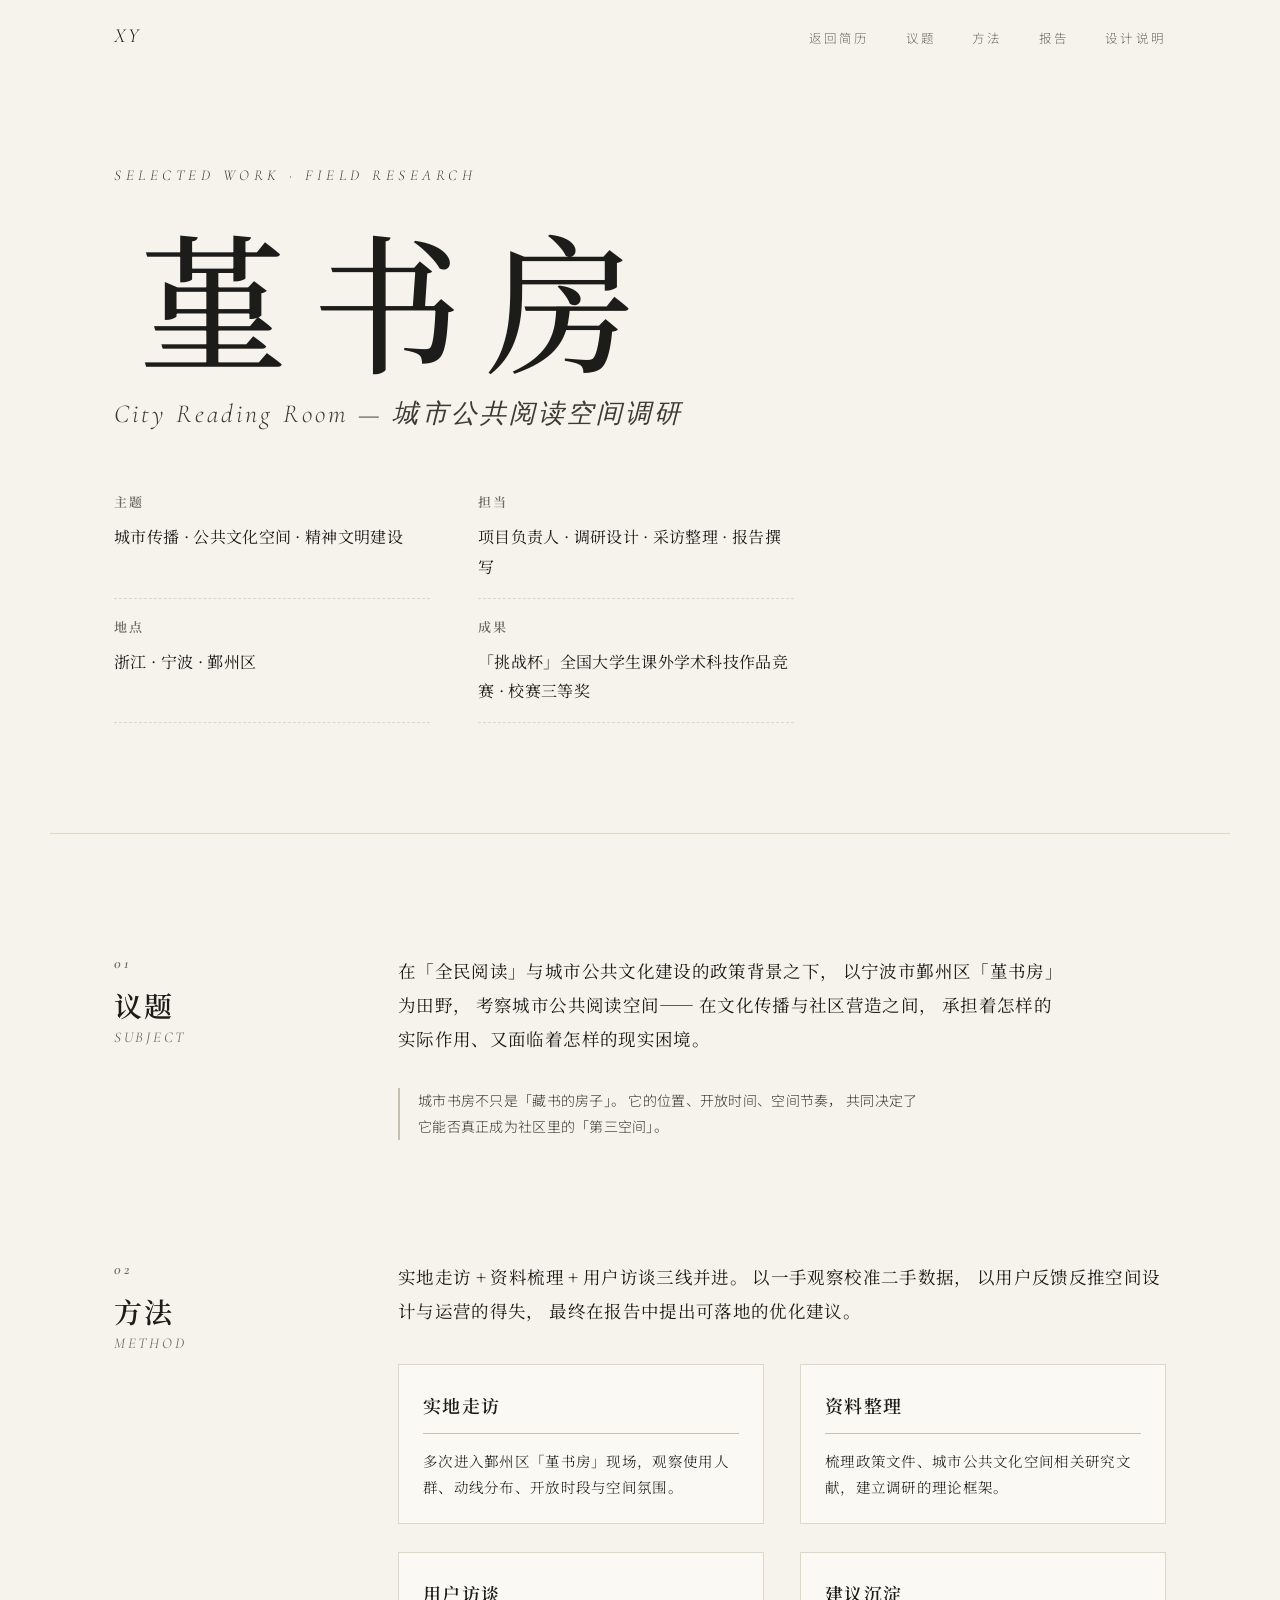
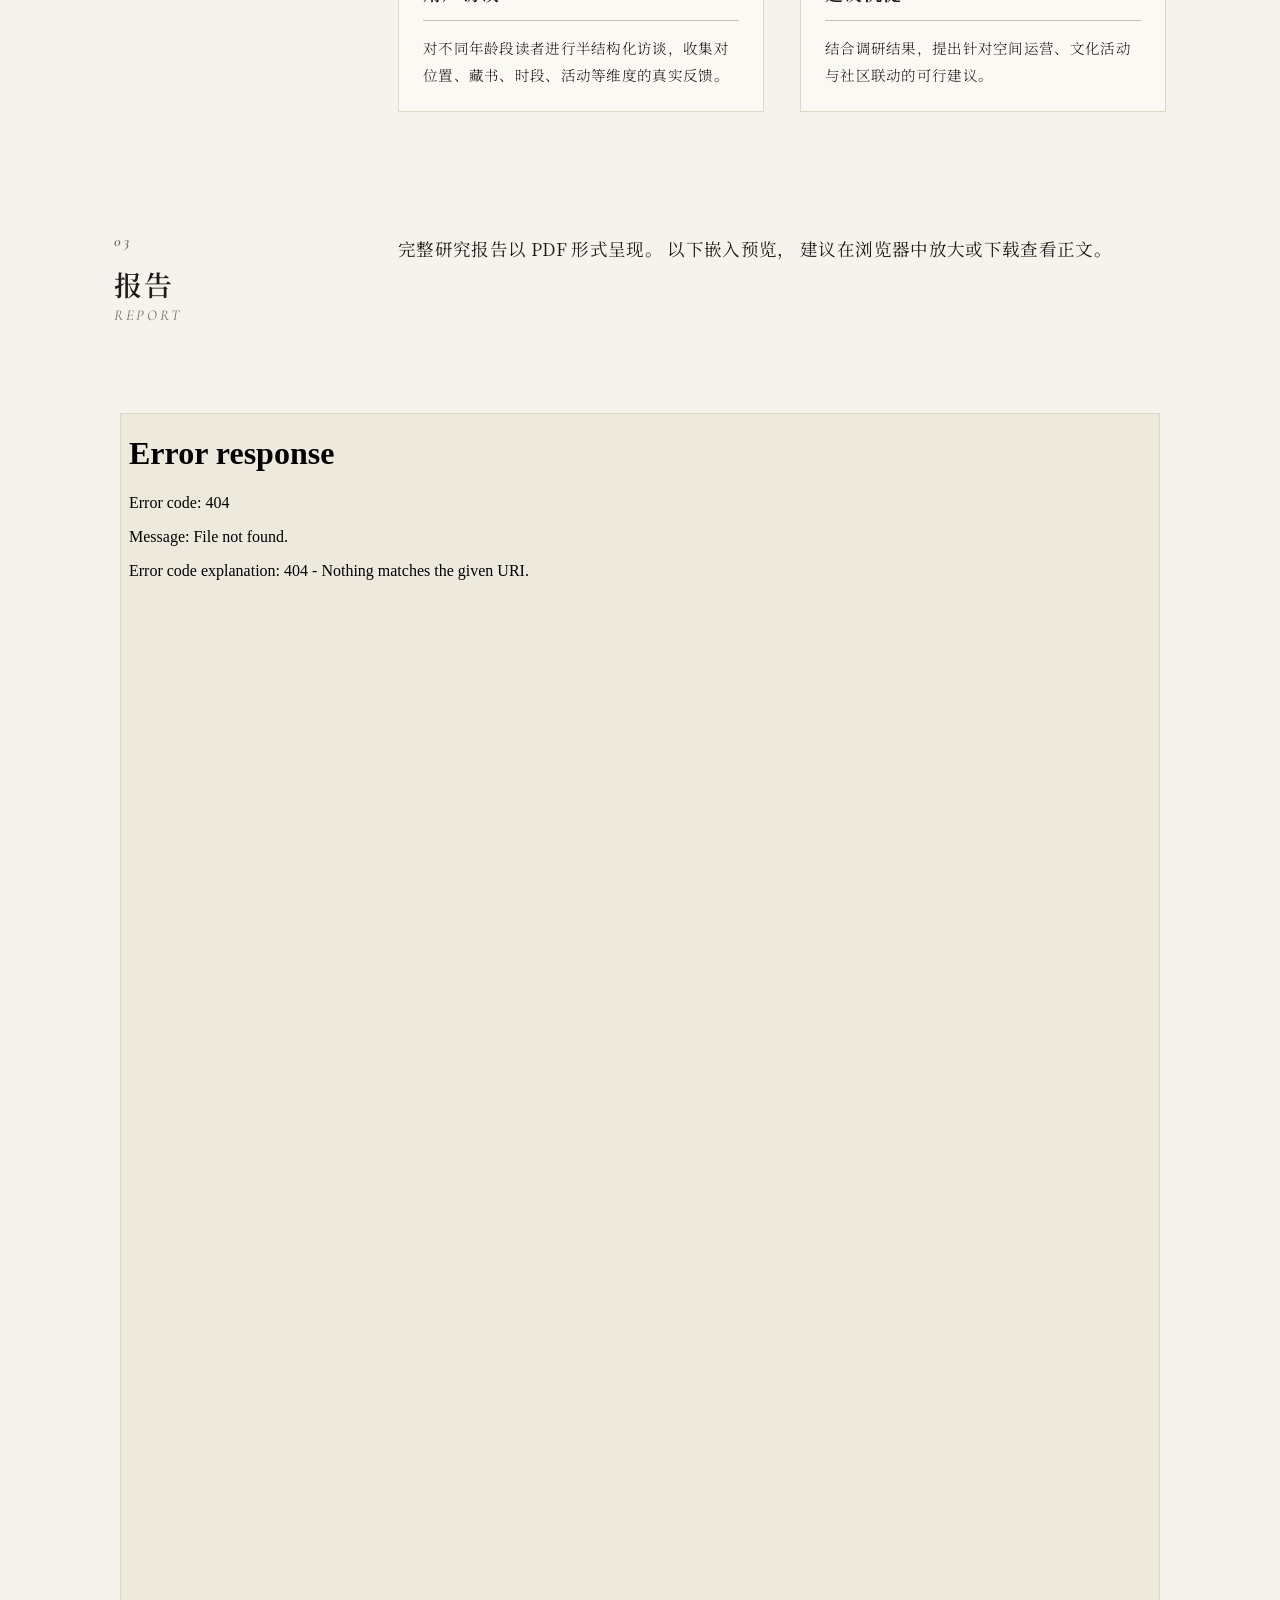
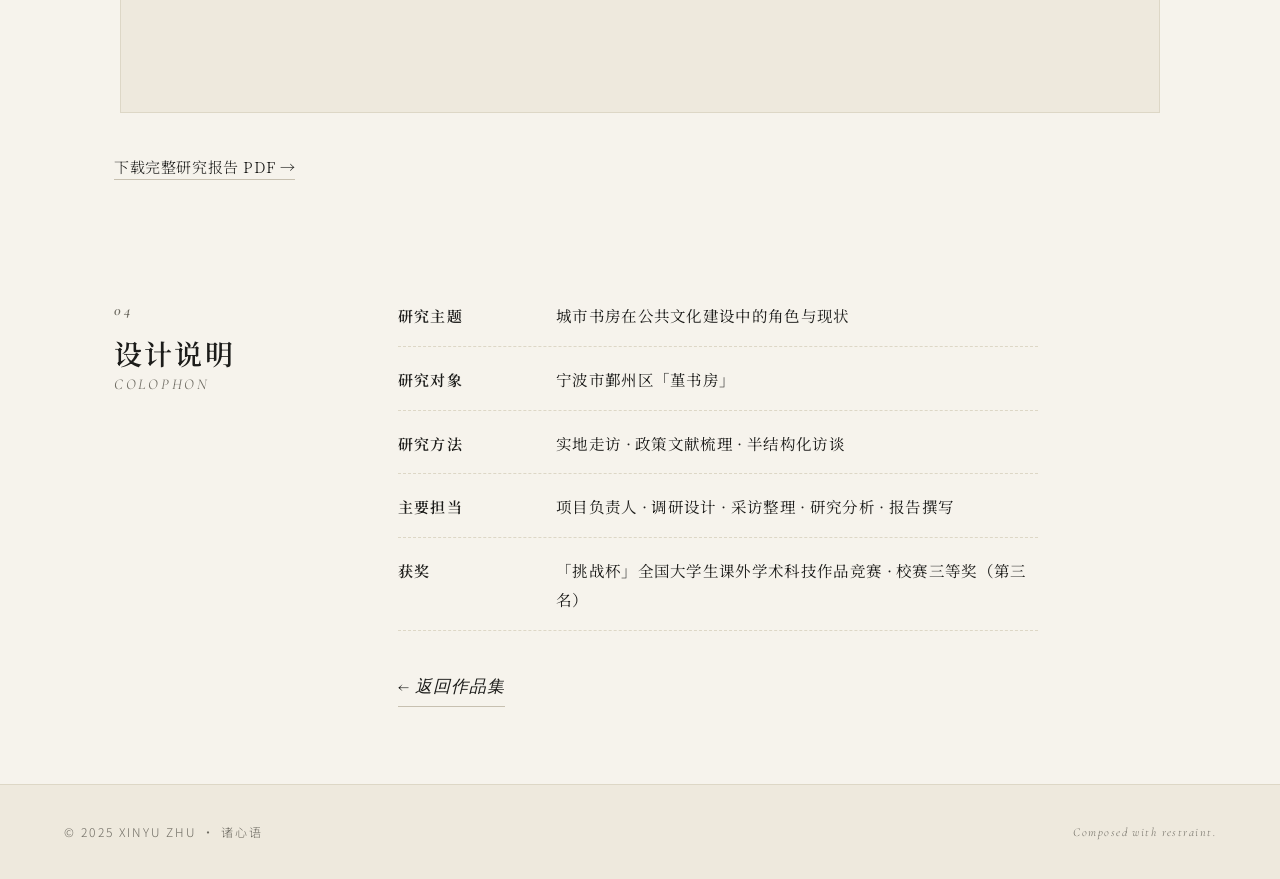
==== work-research.html @ c4d5449d "cv" ====
<!DOCTYPE html>
<html lang="zh-CN">
<head>
    <meta charset="UTF-8">
    <meta name="viewport" content="width=device-width, initial-scale=1.0">
    <title>城市书房调研报告 · 诸心语</title>
    <meta name="description" content="《城市书房建设现状调查研究报告——以宁波市鄞州区「堇书房」为例》——挑战杯校赛三等奖。研究：诸心语。">
    <link rel="preconnect" href="https://fonts.font.im">
    <link href="https://fonts.font.im/css?family=Cormorant+Garamond:ital,wght@0,300;0,400;0,500;1,300;1,400|Noto+Serif+SC:300,400,500,600|Noto+Sans+SC:300,400,500&display=swap" rel="stylesheet">
    <link rel="stylesheet" href="styles.css">
    <link rel="stylesheet" href="work.css">
</head>
<body class="work-page">

    <nav class="nav">
        <div class="nav-inner">
            <a href="index.html" class="nav-mark">XY</a>
            <ul class="nav-links">
                <li><a href="index.html#top">返回简历</a></li>
                <li><a href="#concept">议题</a></li>
                <li><a href="#scope">方法</a></li>
                <li><a href="#report">报告</a></li>
                <li><a href="#colophon">设计说明</a></li>
            </ul>
        </div>
    </nav>

    <header class="work-hero">
        <div class="work-hero-inner">
            <p class="work-eyebrow">Selected Work · Field Research</p>
            <h1 class="work-title">堇书房</h1>
            <p class="work-subtitle">City&nbsp;Reading&nbsp;Room — 城市公共阅读空间调研</p>
            <ul class="work-facts">
                <li><span>主题</span>城市传播 · 公共文化空间 · 精神文明建设</li>
                <li><span>担当</span>项目负责人 · 调研设计 · 采访整理 · 报告撰写</li>
                <li><span>地点</span>浙江 · 宁波 · 鄞州区</li>
                <li><span>成果</span>「挑战杯」全国大学生课外学术科技作品竞赛 · 校赛三等奖</li>
            </ul>
        </div>
    </header>

    <main class="work-main">

        <section id="concept" class="work-section">
            <div class="work-grid">
                <div class="work-grid-label"><span>01</span> 议题 <em>Subject</em></div>
                <div class="work-grid-body">
                    <p class="work-lead">
                        在「全民阅读」与城市公共文化建设的政策背景之下，
                        以宁波市鄞州区「堇书房」为田野，
                        考察城市公共阅读空间——
                        在文化传播与社区营造之间，
                        承担着怎样的实际作用、又面临着怎样的现实困境。
                    </p>
                    <p class="work-note">
                        城市书房不只是「藏书的房子」。
                        它的位置、开放时间、空间节奏，
                        共同决定了它能否真正成为社区里的「第三空间」。
                    </p>
                </div>
            </div>
        </section>

        <section id="scope" class="work-section">
            <div class="work-grid">
                <div class="work-grid-label"><span>02</span> 方法 <em>Method</em></div>
                <div class="work-grid-body work-grid-body--wide">
                    <p class="work-lead">
                        实地走访 + 资料梳理 + 用户访谈三线并进。
                        以一手观察校准二手数据，
                        以用户反馈反推空间设计与运营的得失，
                        最终在报告中提出可落地的优化建议。
                    </p>

                    <div class="columns-grid">
                        <div>
                            <h4>实地走访</h4>
                            <p>多次进入鄞州区「堇书房」现场，观察使用人群、动线分布、开放时段与空间氛围。</p>
                        </div>
                        <div>
                            <h4>资料整理</h4>
                            <p>梳理政策文件、城市公共文化空间相关研究文献，建立调研的理论框架。</p>
                        </div>
                        <div>
                            <h4>用户访谈</h4>
                            <p>对不同年龄段读者进行半结构化访谈，收集对位置、藏书、时段、活动等维度的真实反馈。</p>
                        </div>
                        <div>
                            <h4>建议沉淀</h4>
                            <p>结合调研结果，提出针对空间运营、文化活动与社区联动的可行建议。</p>
                        </div>
                    </div>
                </div>
            </div>
        </section>

        <section id="report" class="work-section">
            <div class="work-grid">
                <div class="work-grid-label"><span>03</span> 报告 <em>Report</em></div>
                <div class="work-grid-body work-grid-body--wide">
                    <p class="work-lead">
                        完整研究报告以 PDF 形式呈现。
                        以下嵌入预览，
                        建议在浏览器中放大或下载查看正文。
                    </p>
                </div>
            </div>

            <div class="pdf-frame">
                <iframe src="assets/works/research/report.pdf#view=FitH"
                        title="城市书房建设现状调查研究报告——以宁波市鄞州区「堇书房」为例">
                </iframe>
            </div>

            <p class="articles-cta">
                <a href="assets/works/research/report.pdf" target="_blank" rel="noopener">下载完整研究报告 PDF →</a>
            </p>
        </section>

        <section id="colophon" class="work-section">
            <div class="work-grid">
                <div class="work-grid-label"><span>04</span> 设计说明 <em>Colophon</em></div>
                <div class="work-grid-body">
                    <dl class="colophon-list">
                        <div><dt>研究主题</dt><dd>城市书房在公共文化建设中的角色与现状</dd></div>
                        <div><dt>研究对象</dt><dd>宁波市鄞州区「堇书房」</dd></div>
                        <div><dt>研究方法</dt><dd>实地走访 · 政策文献梳理 · 半结构化访谈</dd></div>
                        <div><dt>主要担当</dt><dd>项目负责人 · 调研设计 · 采访整理 · 研究分析 · 报告撰写</dd></div>
                        <div><dt>获奖</dt><dd>「挑战杯」全国大学生课外学术科技作品竞赛 · 校赛三等奖（第三名）</dd></div>
                    </dl>
                    <a class="work-back" href="index.html#portfolio">← 返回作品集</a>
                </div>
            </div>
        </section>

    </main>

    <footer class="footer">
        <div class="footer-inner">
            <p>© 2025 XinYu Zhu · 诸心语</p>
            <p class="footer-sign">Composed with restraint.</p>
        </div>
    </footer>

    <script src="script.js"></script>
    <script src="work.js"></script>
</body>
</html>
---- styles.css ----
/* ============================================================
   诸心语 · Personal CV
   Editorial · Restrained · Sophisticated Minimalism
   ============================================================ */

:root {
    --bg: #F6F3EC;
    --bg-soft: #EEE9DD;
    --paper: #FBF9F4;
    --ink: #1C1C1A;
    --ink-soft: #3A3A36;
    --ink-mute: #6E6B62;
    --line: #C7C0B0;
    --line-soft: #DDD7C6;
    --accent: #5C5847;
    --accent-deep: #2E2C25;

    --serif-cn: "Noto Serif SC", "Songti SC", "STSong", "宋体", serif;
    --serif-en: "Cormorant Garamond", "Times New Roman", Georgia, serif;
    --sans-cn: "Noto Sans SC", "PingFang SC", "Helvetica Neue", system-ui, sans-serif;

    --max: 1180px;
    --pad-x: clamp(24px, 5vw, 80px);
}

* { box-sizing: border-box; }

html { scroll-behavior: smooth; }

body {
    margin: 0;
    background: var(--bg);
    color: var(--ink);
    font-family: var(--sans-cn);
    font-weight: 300;
    font-size: 15px;
    line-height: 1.85;
    letter-spacing: 0.02em;
    -webkit-font-smoothing: antialiased;
    -moz-osx-font-smoothing: grayscale;
}

a {
    color: inherit;
    text-decoration: none;
    transition: color .25s ease, opacity .25s ease;
}

ul { margin: 0; padding: 0; list-style: none; }

::selection { background: var(--ink); color: var(--bg); }

/* ============================================================
   NAVIGATION
   ============================================================ */

.nav {
    position: fixed;
    top: 0;
    left: 0;
    right: 0;
    z-index: 50;
    backdrop-filter: blur(14px);
    -webkit-backdrop-filter: blur(14px);
    background: rgba(246, 243, 236, 0.72);
    border-bottom: 1px solid transparent;
    transition: border-color .3s ease, background .3s ease;
}

.nav.scrolled {
    border-bottom-color: var(--line-soft);
}

.nav-inner {
    max-width: var(--max);
    margin: 0 auto;
    padding: 18px var(--pad-x);
    display: flex;
    align-items: center;
    justify-content: space-between;
}

.nav-mark {
    font-family: var(--serif-en);
    font-size: 20px;
    font-style: italic;
    letter-spacing: 0.08em;
    color: var(--ink);
}

.nav-links {
    display: flex;
    gap: clamp(18px, 3vw, 36px);
}

.nav-links a {
    font-size: 12.5px;
    letter-spacing: 0.18em;
    color: var(--ink-mute);
    text-transform: uppercase;
    position: relative;
}

.nav-links a::after {
    content: "";
    position: absolute;
    left: 0; bottom: -6px;
    height: 1px;
    width: 0;
    background: var(--ink);
    transition: width .3s ease;
}

.nav-links a:hover { color: var(--ink); }
.nav-links a:hover::after { width: 100%; }

@media (max-width: 720px) {
    .nav-links { display: none; }
}

/* ============================================================
   HERO
   ============================================================ */

.hero {
    min-height: 100vh;
    display: flex;
    align-items: center;
    justify-content: center;
    padding: 120px var(--pad-x) 80px;
    position: relative;
    background:
        radial-gradient(ellipse at top right, rgba(92,88,71,0.06), transparent 60%),
        radial-gradient(ellipse at bottom left, rgba(92,88,71,0.05), transparent 55%),
        var(--bg);
}

.hero-inner {
    max-width: var(--max);
    width: 100%;
    text-align: center;
}

.hero-eyebrow {
    font-family: var(--serif-en);
    font-style: italic;
    font-size: 15px;
    letter-spacing: 0.32em;
    color: var(--ink-mute);
    margin: 0 0 56px;
    text-transform: uppercase;
}

.hero-name {
    font-family: var(--serif-cn);
    font-weight: 400;
    margin: 0;
    line-height: 1;
    display: flex;
    flex-direction: column;
    align-items: center;
    gap: 18px;
}

.hero-name-zh {
    font-size: clamp(56px, 11vw, 130px);
    letter-spacing: 0.18em;
    padding-left: 0.18em;
    color: var(--ink);
}

.hero-name-en {
    font-family: var(--serif-en);
    font-style: italic;
    font-weight: 300;
    font-size: clamp(22px, 3vw, 32px);
    letter-spacing: 0.32em;
    color: var(--ink-mute);
    text-transform: uppercase;
}

.hero-tagline {
    margin: 48px auto 28px;
    max-width: 520px;
    font-family: var(--serif-cn);
    font-size: 17px;
    font-weight: 300;
    letter-spacing: 0.12em;
    color: var(--ink-soft);
    line-height: 1.9;
}

.hero-meta {
    font-size: 13px;
    letter-spacing: 0.22em;
    color: var(--ink-mute);
    text-transform: uppercase;
}

.hero-meta .dot {
    margin: 0 12px;
    color: var(--line);
}

.hero-scroll {
    position: absolute;
    bottom: 40px;
    left: 50%;
    transform: translateX(-50%);
    width: 1px;
    height: 56px;
    background: var(--line);
    overflow: hidden;
}

.hero-scroll span {
    display: block;
    width: 1px;
    height: 100%;
    background: var(--ink);
    transform: translateY(-100%);
    animation: scrollDrip 2.4s ease-in-out infinite;
}

@keyframes scrollDrip {
    0%   { transform: translateY(-100%); }
    50%  { transform: translateY(0%); }
    100% { transform: translateY(100%); }
}

/* ============================================================
   SECTIONS
   ============================================================ */

.section {
    max-width: var(--max);
    margin: 0 auto;
    padding: clamp(80px, 12vw, 140px) var(--pad-x) clamp(60px, 8vw, 100px);
    border-top: 1px solid var(--line-soft);
}

.section:first-of-type { border-top: none; }

.section-head {
    display: flex;
    align-items: baseline;
    gap: 32px;
    margin-bottom: clamp(40px, 6vw, 72px);
    padding-bottom: 28px;
    border-bottom: 1px solid var(--line-soft);
}

.section-num {
    font-family: var(--serif-en);
    font-style: italic;
    font-size: 16px;
    color: var(--ink-mute);
    letter-spacing: 0.18em;
}

.section-title {
    font-family: var(--serif-cn);
    font-weight: 500;
    font-size: clamp(26px, 3.4vw, 36px);
    letter-spacing: 0.14em;
    margin: 0;
    color: var(--ink);
}

.section-title em {
    font-family: var(--serif-en);
    font-style: italic;
    font-weight: 300;
    font-size: 0.62em;
    color: var(--ink-mute);
    margin-left: 16px;
    letter-spacing: 0.18em;
    text-transform: uppercase;
}

.section-body {
    padding-left: clamp(0px, 5vw, 64px);
}

.two-col {
    display: grid;
    grid-template-columns: 1.4fr 1fr;
    gap: clamp(40px, 6vw, 80px);
}

@media (max-width: 800px) {
    .two-col { grid-template-columns: 1fr; gap: 40px; }
    .section-body { padding-left: 0; }
}

/* ---------- Profile ---------- */

.lead {
    font-family: var(--serif-cn);
    font-size: 18px;
    font-weight: 300;
    line-height: 2;
    letter-spacing: 0.08em;
    color: var(--ink-soft);
    margin: 0;
    max-width: 56ch;
}

.meta-list {
    margin: 0;
    padding: 0;
    display: flex;
    flex-direction: column;
    gap: 18px;
}

.meta-list > div {
    display: grid;
    grid-template-columns: 92px 1fr;
    align-items: baseline;
    gap: 20px;
    padding-bottom: 14px;
    border-bottom: 1px dashed var(--line-soft);
}

.meta-list dt {
    font-size: 12px;
    letter-spacing: 0.24em;
    color: var(--ink-mute);
    text-transform: uppercase;
    font-family: var(--serif-en);
    font-style: italic;
}

.meta-list dd {
    margin: 0;
    font-size: 14.5px;
    color: var(--ink);
    letter-spacing: 0.06em;
}

/* ---------- Entry ---------- */

.entry {
    display: grid;
    grid-template-columns: 220px 1fr;
    gap: clamp(28px, 4vw, 56px);
    padding: 36px 0;
    border-top: 1px solid var(--line-soft);
}

.entry:first-child { border-top: none; padding-top: 0; }

@media (max-width: 720px) {
    .entry { grid-template-columns: 1fr; gap: 16px; }
}

.entry-meta {
    padding-top: 4px;
}

.entry-date {
    font-family: var(--serif-en);
    font-style: italic;
    font-size: 15px;
    letter-spacing: 0.12em;
    color: var(--ink);
    margin: 0 0 8px;
}

.entry-place {
    font-size: 12px;
    letter-spacing: 0.22em;
    color: var(--ink-mute);
    text-transform: uppercase;
    margin: 0;
}

.entry-body { min-width: 0; }

.entry-title {
    font-family: var(--serif-cn);
    font-weight: 500;
    font-size: 22px;
    letter-spacing: 0.08em;
    margin: 0 0 6px;
    color: var(--ink);
}

.entry-sub {
    font-family: var(--serif-en);
    font-style: italic;
    font-size: 15px;
    color: var(--ink-mute);
    letter-spacing: 0.08em;
    margin: 0 0 22px;
}

.entry-desc {
    font-size: 14.5px;
    line-height: 1.95;
    color: var(--ink-soft);
    margin: 0 0 22px;
    letter-spacing: 0.04em;
}

.duty-list {
    display: flex;
    flex-direction: column;
    gap: 18px;
}

.duty-list li {
    position: relative;
    padding-left: 22px;
    font-size: 14.5px;
    line-height: 1.95;
    color: var(--ink-soft);
    letter-spacing: 0.04em;
}

.duty-list li::before {
    content: "";
    position: absolute;
    left: 0; top: 0.95em;
    width: 10px; height: 1px;
    background: var(--ink-mute);
}

.duty-key {
    display: inline-block;
    font-weight: 500;
    color: var(--ink);
    margin-right: 8px;
    letter-spacing: 0.08em;
}

.duty-key::after {
    content: " ／ ";
    color: var(--line);
    font-weight: 300;
    margin-left: 4px;
}

/* ---------- Tags (courses) ---------- */

.tag-list {
    display: flex;
    flex-wrap: wrap;
    gap: 8px 10px;
    margin-top: 8px;
}

.tag-list li {
    font-size: 12px;
    letter-spacing: 0.12em;
    color: var(--ink-soft);
    padding: 6px 14px;
    border: 1px solid var(--line-soft);
    border-radius: 999px;
    background: var(--paper);
    transition: border-color .25s ease, color .25s ease;
}

.tag-list li:hover {
    border-color: var(--ink);
    color: var(--ink);
}

/* ---------- Capabilities ---------- */

.sub-title {
    font-family: var(--serif-en);
    font-style: italic;
    font-weight: 400;
    font-size: 15px;
    letter-spacing: 0.24em;
    color: var(--ink-mute);
    text-transform: uppercase;
    margin: 0 0 28px;
    padding-bottom: 14px;
    border-bottom: 1px solid var(--line-soft);
}

.cap-list,
.cert-list {
    display: flex;
    flex-direction: column;
    gap: 18px;
}

.cap-list li {
    display: grid;
    grid-template-columns: 130px 1fr;
    align-items: baseline;
    gap: 20px;
    padding-bottom: 14px;
    border-bottom: 1px dashed var(--line-soft);
}

.cap-list li span {
    font-family: var(--serif-cn);
    font-weight: 500;
    font-size: 15px;
    color: var(--ink);
    letter-spacing: 0.1em;
}

.cap-list li i {
    font-style: normal;
    font-size: 13.5px;
    color: var(--ink-mute);
    letter-spacing: 0.06em;
}

.cert-list li {
    display: flex;
    justify-content: space-between;
    align-items: baseline;
    padding-bottom: 14px;
    border-bottom: 1px dashed var(--line-soft);
    font-size: 15px;
    color: var(--ink);
    letter-spacing: 0.06em;
}

.cert-list li span {
    font-family: var(--serif-en);
    font-style: italic;
    font-size: 12.5px;
    letter-spacing: 0.2em;
    color: var(--ink-mute);
    text-transform: uppercase;
}

/* ---------- Portfolio grid ---------- */

.works-grid {
    display: flex;
    flex-direction: column;
    gap: clamp(20px, 2.4vw, 28px);
}

/* ---------- Portfolio card ---------- */

.work-card {
    display: grid;
    grid-template-columns: 280px 1fr;
    gap: clamp(28px, 4vw, 56px);
    align-items: center;
    padding: clamp(20px, 3vw, 32px);
    border: 1px solid var(--line-soft);
    background: var(--paper);
    transition: border-color .35s ease, transform .35s ease, box-shadow .35s ease;
}

.work-card:hover {
    border-color: var(--ink);
    transform: translateY(-3px);
    box-shadow: 0 24px 60px rgba(28,28,26,0.08);
}

.work-card-img {
    aspect-ratio: 1 / 1;
    overflow: hidden;
    background: var(--bg-soft);
}

.work-card-img img {
    display: block;
    width: 100%;
    height: 100%;
    object-fit: cover;
    transition: transform .9s cubic-bezier(0.2,0.7,0.2,1);
}

.work-card:hover .work-card-img img { transform: scale(1.04); }

.work-card-eyebrow {
    font-family: var(--serif-en);
    font-style: italic;
    font-size: 13px;
    letter-spacing: 0.2em;
    text-transform: uppercase;
    color: var(--ink-mute);
    margin: 0 0 14px;
}

.work-card-title {
    font-family: var(--serif-cn);
    font-weight: 500;
    font-size: clamp(20px, 2.6vw, 26px);
    letter-spacing: 0.08em;
    color: var(--ink);
    margin: 0 0 18px;
}

.work-card-desc {
    font-size: 14.5px;
    line-height: 1.95;
    letter-spacing: 0.04em;
    color: var(--ink-soft);
    margin: 0 0 24px;
    max-width: 52ch;
}

.work-card-cta {
    font-family: var(--serif-en);
    font-style: italic;
    font-size: 15px;
    letter-spacing: 0.08em;
    color: var(--ink);
    border-bottom: 1px solid var(--line);
    padding-bottom: 3px;
    transition: border-color .3s ease;
}

.work-card:hover .work-card-cta { border-bottom-color: var(--ink); }

@media (max-width: 720px) {
    .work-card { grid-template-columns: 1fr; }
    .work-card-img { max-width: 280px; }
}

/* ---------- Mini works (social / 数据新闻) ---------- */

.mini-works {
    margin-top: clamp(60px, 8vw, 100px);
    padding-top: clamp(40px, 5vw, 60px);
    border-top: 1px solid var(--line-soft);
}

.mini-works-title {
    font-family: var(--serif-cn);
    font-weight: 500;
    font-size: clamp(22px, 2.4vw, 28px);
    letter-spacing: 0.1em;
    color: var(--ink);
    margin: 0 0 16px;
}

.mini-works-title em {
    font-family: var(--serif-en);
    font-style: italic;
    font-weight: 300;
    font-size: 18px;
    letter-spacing: 0.14em;
    color: var(--ink-mute);
    text-transform: uppercase;
    margin-left: 18px;
}

.mini-works-desc {
    margin: 0 0 36px;
    font-family: var(--serif-cn);
    font-size: 15.5px;
    line-height: 1.95;
    letter-spacing: 0.02em;
    color: var(--ink-soft);
    max-width: 40em;
}

.mini-grid {
    display: grid;
    grid-template-columns: repeat(4, 1fr);
    gap: 24px;
}

@media (max-width: 900px) { .mini-grid { grid-template-columns: repeat(2, 1fr); } }
@media (max-width: 540px) { .mini-grid { grid-template-columns: 1fr; } }

.mini { margin: 0; }

.mini-img {
    aspect-ratio: 3 / 5;
    overflow: hidden;
    background: var(--bg-soft);
    border: 1px solid var(--line-soft);
}

.mini-img img {
    display: block;
    width: 100%;
    height: 100%;
    object-fit: cover;
    object-position: top;
    transition: object-position 5s linear;
}

.mini-img:hover img { object-position: bottom; }

.mini-img--placeholder {
    display: flex;
    align-items: center;
    justify-content: center;
    background:
        repeating-linear-gradient(
            45deg,
            transparent 0 14px,
            rgba(28,28,26,0.04) 14px 15px
        ),
        var(--bg-soft);
}

.mini-img--placeholder span {
    font-family: var(--serif-cn);
    font-weight: 500;
    font-size: 18px;
    letter-spacing: 0.3em;
    color: var(--ink-mute);
    writing-mode: vertical-rl;
    padding: 12px 0;
    border: 1px solid var(--line);
}

.mini figcaption {
    padding: 16px 4px 0;
}

.mini figcaption span {
    display: block;
    font-family: var(--serif-cn);
    font-weight: 600;
    font-size: 14.5px;
    letter-spacing: 0.08em;
    color: var(--ink);
    padding-bottom: 8px;
    margin-bottom: 10px;
    border-bottom: 1.5px solid var(--line);
}

.mini figcaption p {
    margin: 0;
    font-family: var(--serif-cn);
    font-size: 13.5px;
    line-height: 1.8;
    letter-spacing: 0.02em;
    color: var(--ink-soft);
}

/* ---------- Honors ---------- */

.honor-list {
    display: flex;
    flex-direction: column;
}

.honor-list li {
    display: grid;
    grid-template-columns: 220px 1fr;
    gap: 32px;
    padding: 24px 0;
    border-top: 1px solid var(--line-soft);
    align-items: baseline;
}

.honor-list li:first-child { border-top: none; }

.honor-year {
    font-family: var(--serif-en);
    font-style: italic;
    font-size: 15px;
    letter-spacing: 0.14em;
    color: var(--ink-mute);
}

.honor-name {
    font-family: var(--serif-cn);
    font-size: 16px;
    font-weight: 400;
    letter-spacing: 0.08em;
    color: var(--ink);
}

@media (max-width: 720px) {
    .honor-list li { grid-template-columns: 1fr; gap: 6px; }
}

/* ---------- Contact ---------- */

.section-contact {
    border-top: 1px solid var(--line-soft);
}

.contact-body {
    text-align: center;
    padding: clamp(40px, 6vw, 80px) 0;
}

.contact-lead {
    font-family: var(--serif-cn);
    font-size: 17px;
    color: var(--ink-soft);
    letter-spacing: 0.14em;
    margin: 0 0 36px;
}

.contact-mail {
    display: inline-block;
    font-family: var(--serif-en);
    font-style: italic;
    font-size: clamp(28px, 4vw, 44px);
    letter-spacing: 0.06em;
    color: var(--ink);
    border-bottom: 1px solid var(--line);
    padding: 0 4px 6px;
    transition: border-color .3s ease, color .3s ease;
}

.contact-mail:hover {
    color: var(--accent);
    border-bottom-color: var(--ink);
}

.contact-loc {
    margin: 36px 0 0;
    font-size: 12px;
    letter-spacing: 0.32em;
    color: var(--ink-mute);
    text-transform: uppercase;
}

/* ============================================================
   FOOTER
   ============================================================ */

.footer {
    border-top: 1px solid var(--line-soft);
    padding: 36px var(--pad-x);
    background: var(--bg-soft);
}

.footer-inner {
    max-width: var(--max);
    margin: 0 auto;
    display: flex;
    justify-content: space-between;
    align-items: center;
    font-size: 12px;
    letter-spacing: 0.18em;
    color: var(--ink-mute);
    text-transform: uppercase;
}

.footer-inner p { margin: 0; }

.footer-sign {
    font-family: var(--serif-en);
    font-style: italic;
    text-transform: none;
    letter-spacing: 0.12em;
}

@media (max-width: 600px) {
    .footer-inner { flex-direction: column; gap: 10px; }
}

/* ============================================================
   REVEAL ANIMATIONS
   ============================================================ */

.reveal {
    opacity: 0;
    transform: translateY(24px);
    transition: opacity .9s ease, transform .9s ease;
}

.reveal.in {
    opacity: 1;
    transform: translateY(0);
}
---- work.css ----
/* ============================================================
   Work · 《活着》Book Design — page-specific styles
   ============================================================ */

.work-page { background: var(--bg); }

/* ---------- Hero ---------- */

.work-hero {
    padding: clamp(140px, 18vh, 220px) var(--pad-x) clamp(60px, 9vw, 110px);
    max-width: var(--max);
    margin: 0 auto;
    border-bottom: 1px solid var(--line-soft);
}

.work-hero-inner { max-width: 920px; }

.work-eyebrow {
    font-family: var(--serif-en);
    font-style: italic;
    font-size: 15px;
    letter-spacing: 0.3em;
    text-transform: uppercase;
    color: var(--ink-soft);
    margin: 0 0 36px;
}

.work-title {
    font-family: var(--serif-cn);
    font-weight: 500;
    font-size: clamp(64px, 13vw, 150px);
    line-height: 0.95;
    letter-spacing: 0.16em;
    padding-left: 0.16em;
    margin: 0;
    color: var(--ink);
}

.work-subtitle {
    font-family: var(--serif-en);
    font-style: italic;
    font-size: clamp(18px, 2.6vw, 26px);
    letter-spacing: 0.12em;
    color: var(--ink-soft);
    margin: 22px 0 52px;
}

.work-facts {
    display: grid;
    grid-template-columns: repeat(2, minmax(0, 1fr));
    gap: 16px 48px;
    max-width: 680px;
}

.work-facts li {
    display: flex;
    flex-direction: column;
    gap: 8px;
    padding-bottom: 16px;
    border-bottom: 1px dashed var(--line-soft);
    font-family: var(--serif-cn);
    font-size: 16px;
    font-weight: 400;
    color: var(--ink);
    letter-spacing: 0.02em;
}

.work-facts li span {
    font-family: var(--serif-cn);
    font-weight: 600;
    font-size: 13px;
    letter-spacing: 0.12em;
    color: var(--ink-mute);
}

@media (max-width: 600px) {
    .work-facts { grid-template-columns: 1fr; }
}

/* ---------- Sections ---------- */

.work-main { padding-bottom: clamp(40px, 6vw, 80px); }

.work-section {
    max-width: var(--max);
    margin: 0 auto;
    padding: clamp(70px, 10vw, 120px) var(--pad-x) 0;
}

.work-grid {
    display: grid;
    grid-template-columns: 220px 1fr;
    gap: clamp(28px, 5vw, 72px);
}

@media (max-width: 760px) {
    .work-grid { grid-template-columns: 1fr; gap: 24px; }
}

.work-grid-label {
    font-family: var(--serif-cn);
    font-weight: 600;
    font-size: 28px;
    letter-spacing: 0.08em;
    color: var(--ink);
    height: fit-content;
    position: sticky;
    top: 96px;
    line-height: 1.3;
}

.work-grid-label span {
    display: block;
    font-family: var(--serif-en);
    font-style: italic;
    font-size: 15px;
    color: var(--ink-mute);
    letter-spacing: 0.22em;
    margin-bottom: 14px;
}

.work-grid-label em {
    display: block;
    font-family: var(--serif-en);
    font-style: italic;
    font-weight: 400;
    font-size: 15px;
    color: var(--ink-mute);
    letter-spacing: 0.18em;
    text-transform: uppercase;
    margin-top: 4px;
}

@media (max-width: 760px) {
    .work-grid-label { position: static; padding-bottom: 16px; border-bottom: 1px solid var(--line-soft); }
}

.work-lead {
    font-family: var(--serif-cn);
    font-size: 17.5px;
    font-weight: 400;
    line-height: 1.95;
    letter-spacing: 0.02em;
    color: var(--ink);
    margin: 0;
    max-width: 38em;
}

.work-note {
    margin: 32px 0 0;
    font-size: 14px;
    line-height: 1.85;
    letter-spacing: 0.02em;
    color: var(--ink-soft);
    max-width: 38em;
    padding-left: 18px;
    border-left: 2px solid var(--line);
}

.work-grid-body--wide .work-lead { max-width: 44em; }

/* ---------- Plates ---------- */

.plates {
    margin-top: clamp(48px, 7vw, 88px);
    display: grid;
    grid-template-columns: repeat(2, 1fr);
    gap: clamp(28px, 4vw, 64px) clamp(28px, 4vw, 56px);
}

.plate { margin: 0; }

.plate--feature { grid-column: 1 / -1; }

.plate--feature .plate-img { max-width: 760px; margin: 0 auto; }

.plate-img {
    overflow: hidden;
    background: var(--bg-soft);
    border: 1px solid var(--line-soft);
    cursor: zoom-in;
    aspect-ratio: 1 / 1;
}

.plate-img img {
    display: block;
    width: 100%;
    height: 100%;
    object-fit: cover;
    transition: transform 0.9s cubic-bezier(0.2, 0.7, 0.2, 1);
}

.plate-img:hover img { transform: scale(1.03); }

.plate-img--auto { aspect-ratio: auto; }
.plate-img--auto img { height: auto; }

.plate figcaption {
    margin-top: 24px;
    padding-left: 2px;
}

.plate-no {
    display: inline-block;
    font-family: var(--serif-cn);
    font-weight: 600;
    font-size: 16px;
    letter-spacing: 0.12em;
    color: var(--ink);
    margin-bottom: 14px;
    padding-bottom: 10px;
    border-bottom: 1.5px solid var(--line);
}

.plate figcaption p {
    margin: 0;
    font-family: var(--serif-cn);
    font-size: 15px;
    font-weight: 400;
    line-height: 1.9;
    letter-spacing: 0.02em;
    color: var(--ink);
    max-width: 32em;
}

@media (max-width: 680px) {
    .plates { grid-template-columns: 1fr; }
}

/* ---------- Film stage & story acts (work-film) ---------- */

.film-stage {
    margin: clamp(48px, 7vw, 88px) auto 0;
    max-width: 1040px;
    background: #14110d;
    border: 1px solid var(--line-soft);
    aspect-ratio: 16 / 9;
    overflow: hidden;
}

.film-stage video {
    width: 100%;
    height: 100%;
    display: block;
    object-fit: contain;
    background: #14110d;
}

.plates--two { grid-template-columns: repeat(2, 1fr); }

@media (max-width: 680px) {
    .plates--two { grid-template-columns: 1fr; }
}

.story-acts {
    margin-top: 40px;
    display: flex;
    flex-direction: column;
    gap: 14px;
    max-width: 38em;
}

.story-acts > div {
    display: grid;
    grid-template-columns: 80px 1fr;
    gap: 18px;
    align-items: baseline;
    padding-bottom: 14px;
    border-bottom: 1px dashed var(--line-soft);
    font-family: var(--serif-cn);
    font-size: 15px;
    color: var(--ink);
    line-height: 1.85;
    letter-spacing: 0.02em;
}

.story-acts > div span {
    font-weight: 600;
    color: var(--ink-mute);
    letter-spacing: 0.12em;
}

/* ---------- WeChat 她说 page ---------- */

.logo-card {
    margin-top: 40px;
    padding: 32px 28px;
    background: var(--paper);
    border: 1px solid var(--line-soft);
    display: flex;
    flex-direction: column;
    align-items: center;
    gap: 14px;
    max-width: 280px;
}

.logo-card img {
    width: 180px;
    height: auto;
    display: block;
}

.logo-card span {
    font-family: var(--serif-en);
    font-style: italic;
    font-size: 13px;
    letter-spacing: 0.22em;
    text-transform: uppercase;
    color: var(--ink-mute);
}

.columns-grid {
    margin-top: 36px;
    display: grid;
    grid-template-columns: repeat(2, 1fr);
    gap: 28px 36px;
}

@media (max-width: 760px) {
    .columns-grid { grid-template-columns: 1fr; }
}

.columns-grid > div {
    padding: 24px 24px 22px;
    background: var(--paper);
    border: 1px solid var(--line-soft);
}

.columns-grid h4 {
    margin: 0 0 14px;
    font-family: var(--serif-cn);
    font-weight: 600;
    font-size: 18px;
    letter-spacing: 0.08em;
    color: var(--ink);
    padding-bottom: 10px;
    border-bottom: 1.5px solid var(--line);
}

.columns-grid p {
    margin: 0;
    font-family: var(--serif-cn);
    font-size: 14.5px;
    line-height: 1.85;
    letter-spacing: 0.02em;
    color: var(--ink);
}

.articles-grid {
    margin-top: clamp(48px, 7vw, 88px);
    display: grid;
    grid-template-columns: repeat(4, 1fr);
    gap: 18px;
}

@media (max-width: 900px) { .articles-grid { grid-template-columns: repeat(3, 1fr); } }
@media (max-width: 600px) { .articles-grid { grid-template-columns: repeat(2, 1fr); } }

.article {
    margin: 0;
    aspect-ratio: 3 / 5;
    background: var(--bg-soft);
    border: 1px solid var(--line-soft);
    overflow: hidden;
}

.article-img {
    display: block;
    width: 100%;
    height: 100%;
    cursor: zoom-in;
}

.article-img img {
    width: 100%;
    height: 100%;
    object-fit: cover;
    object-position: top;
    display: block;
    transition: object-position 6s linear;
}

.article-img:hover img {
    object-position: bottom;
}

.articles-cta {
    margin: 40px 0 0;
    font-family: var(--serif-cn);
    font-size: 15px;
    color: var(--ink);
    letter-spacing: 0.04em;
}

.articles-cta a {
    border-bottom: 1px solid var(--line);
    padding-bottom: 2px;
    transition: color .25s ease, border-color .25s ease;
}

.articles-cta a:hover { color: var(--accent); border-color: var(--ink); }

.stats {
    margin-top: 32px;
    display: grid;
    grid-template-columns: repeat(2, 1fr);
    gap: 18px 32px;
    max-width: 38em;
}

.stats > div {
    padding: 22px 4px 18px;
    border-top: 1.5px solid var(--ink);
    font-family: var(--serif-cn);
    font-size: 14px;
    color: var(--ink-mute);
    letter-spacing: 0.04em;
    display: flex;
    flex-direction: column;
    gap: 6px;
}

.stats > div span {
    font-family: var(--serif-en);
    font-weight: 500;
    font-size: 36px;
    letter-spacing: 0.02em;
    color: var(--ink);
    line-height: 1;
}

/* ---------- PDF iframe (work-research) ---------- */

.pdf-frame {
    margin: clamp(48px, 7vw, 88px) auto 0;
    max-width: 1040px;
    aspect-ratio: 4 / 5;
    background: var(--bg-soft);
    border: 1px solid var(--line-soft);
    overflow: hidden;
}

.pdf-frame iframe {
    width: 100%;
    height: 100%;
    border: 0;
    display: block;
}

/* ---------- Colophon ---------- */

.colophon-list {
    margin: 0 0 40px;
    display: flex;
    flex-direction: column;
    gap: 18px;
    max-width: 640px;
}

.colophon-list > div {
    display: grid;
    grid-template-columns: 130px 1fr;
    gap: 28px;
    align-items: baseline;
    padding-bottom: 16px;
    border-bottom: 1px dashed var(--line-soft);
}

.colophon-list dt {
    font-family: var(--serif-cn);
    font-weight: 600;
    font-size: 15px;
    letter-spacing: 0.08em;
    color: var(--ink);
}

.colophon-list dd {
    margin: 0;
    font-family: var(--serif-cn);
    font-size: 15.5px;
    font-weight: 400;
    color: var(--ink);
    letter-spacing: 0.02em;
    line-height: 1.85;
}

.work-back {
    display: inline-block;
    font-family: var(--serif-en);
    font-style: italic;
    font-size: 17px;
    letter-spacing: 0.06em;
    color: var(--ink);
    border-bottom: 1px solid var(--line);
    padding-bottom: 4px;
    transition: color .3s ease, border-color .3s ease;
}

.work-back:hover { color: var(--accent); border-color: var(--ink); }

/* ---------- Lightbox ---------- */

.lightbox {
    position: fixed;
    inset: 0;
    z-index: 100;
    background: rgba(20, 19, 16, 0.92);
    backdrop-filter: blur(6px);
    -webkit-backdrop-filter: blur(6px);
    display: flex;
    align-items: center;
    justify-content: center;
    padding: 5vh 5vw;
    opacity: 0;
    visibility: hidden;
    transition: opacity .35s ease, visibility .35s ease;
}

.lightbox.open { opacity: 1; visibility: visible; }

.lightbox img {
    max-width: 100%;
    max-height: 90vh;
    object-fit: contain;
    box-shadow: 0 30px 80px rgba(0,0,0,0.5);
    transform: scale(0.97);
    transition: transform .35s ease;
}

.lightbox.open img { transform: scale(1); }

.lightbox-close {
    position: absolute;
    top: 28px;
    right: 32px;
    width: 44px;
    height: 44px;
    background: none;
    border: 1px solid rgba(246,243,236,0.4);
    color: var(--bg);
    font-size: 24px;
    line-height: 1;
    border-radius: 50%;
    cursor: pointer;
    transition: border-color .25s ease, transform .25s ease;
}

.lightbox-close:hover { border-color: var(--bg); transform: rotate(90deg); }
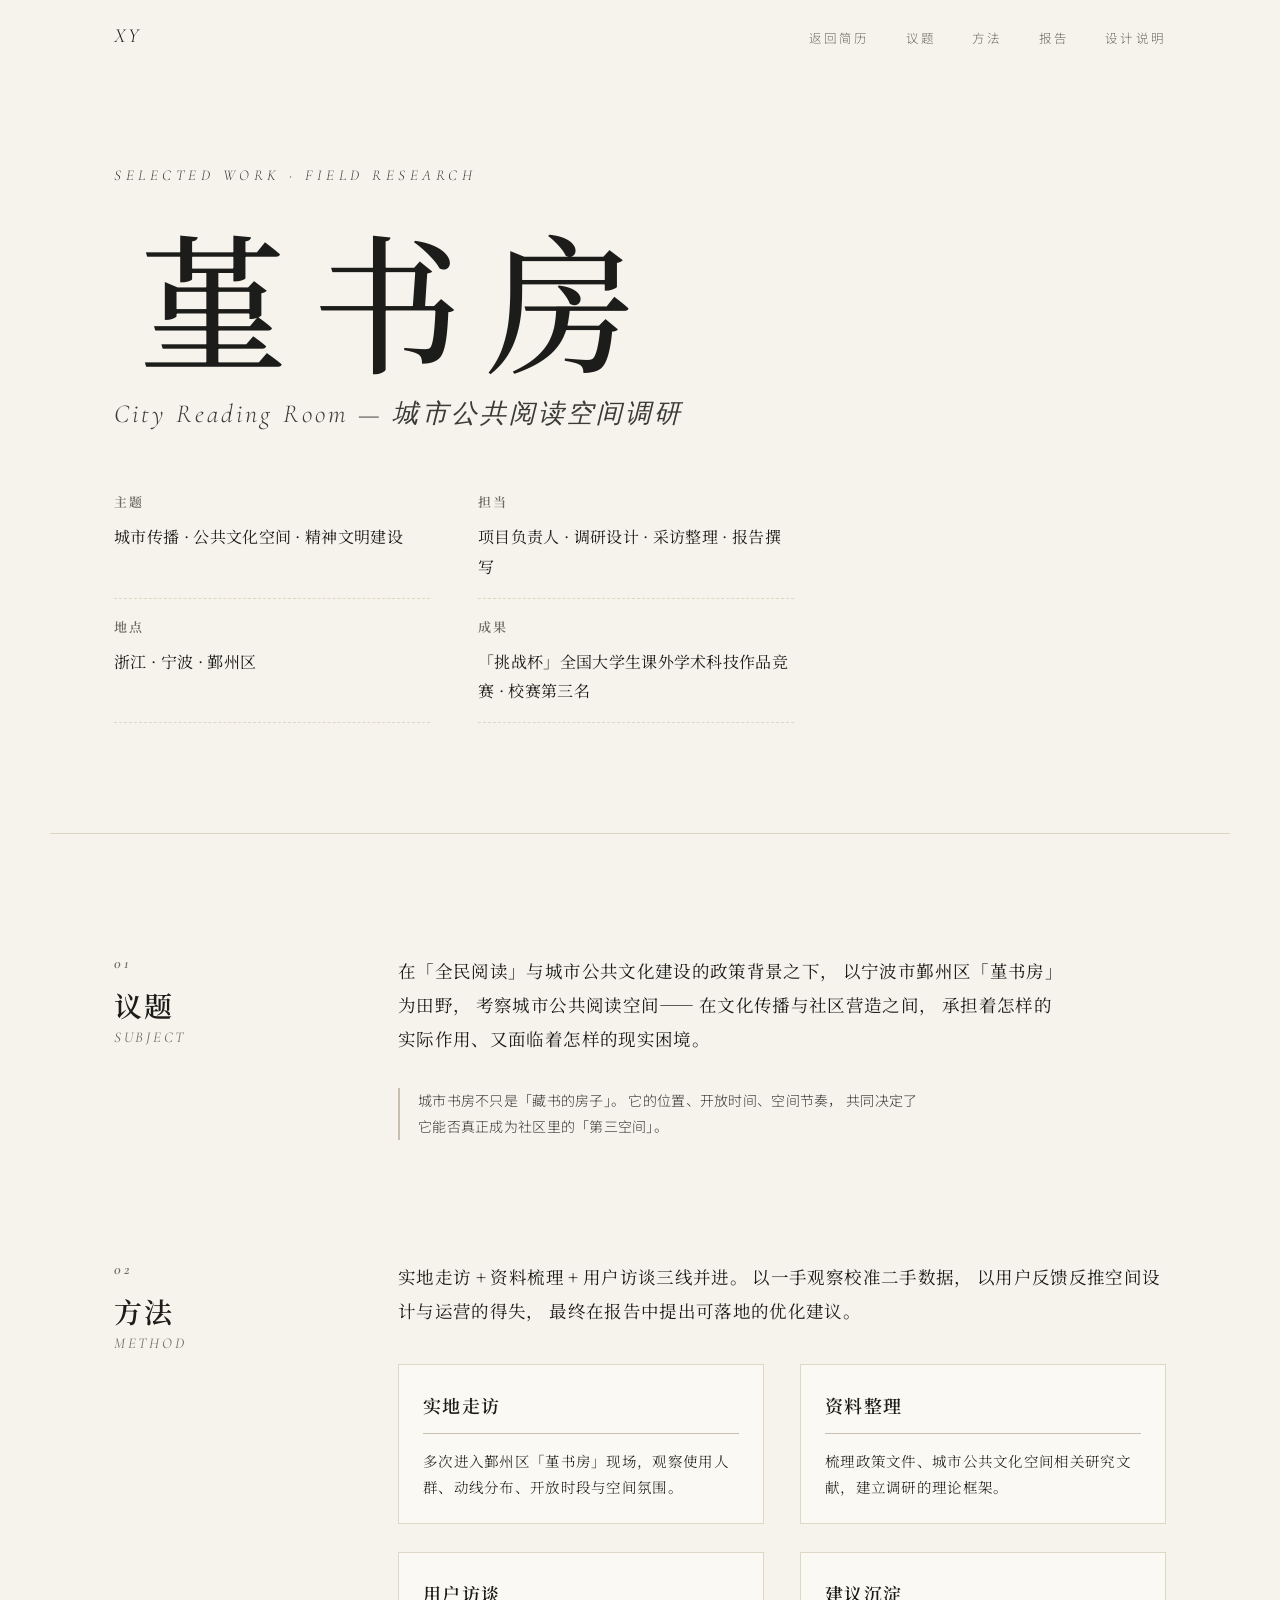
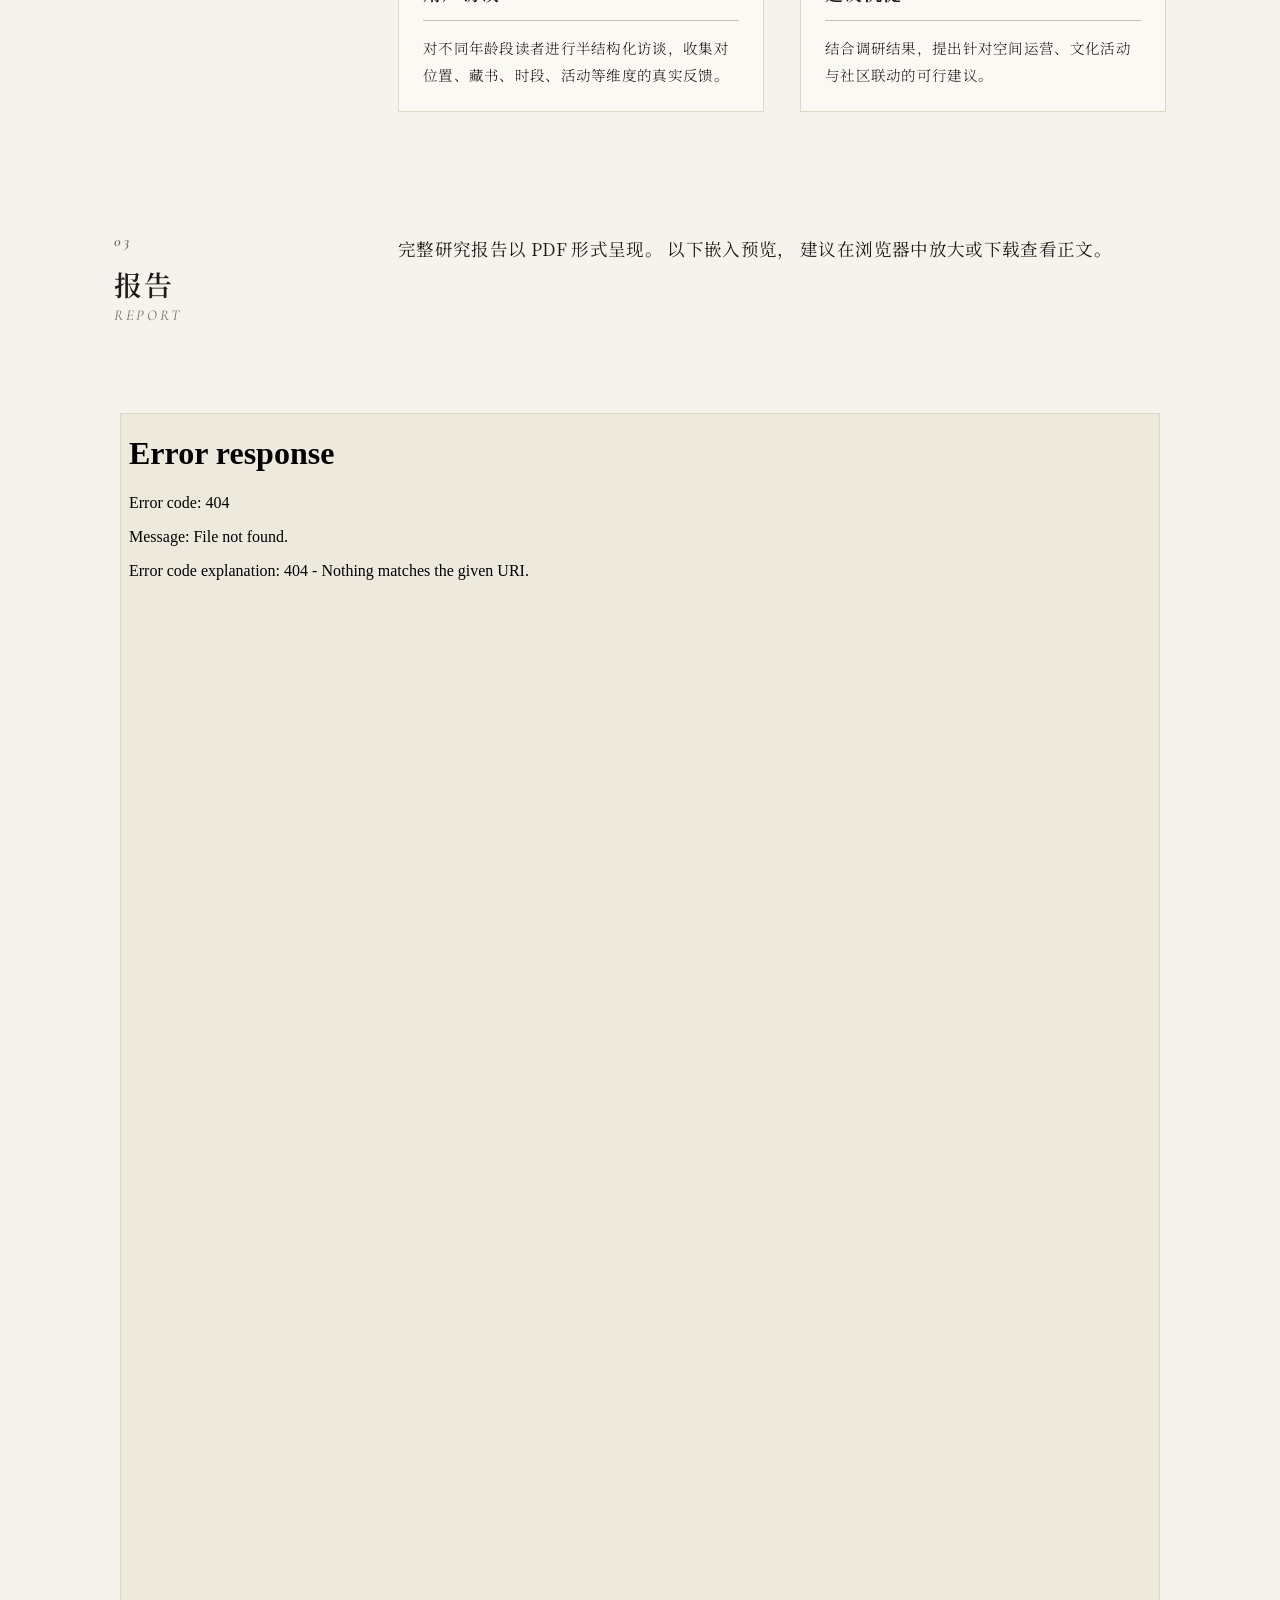
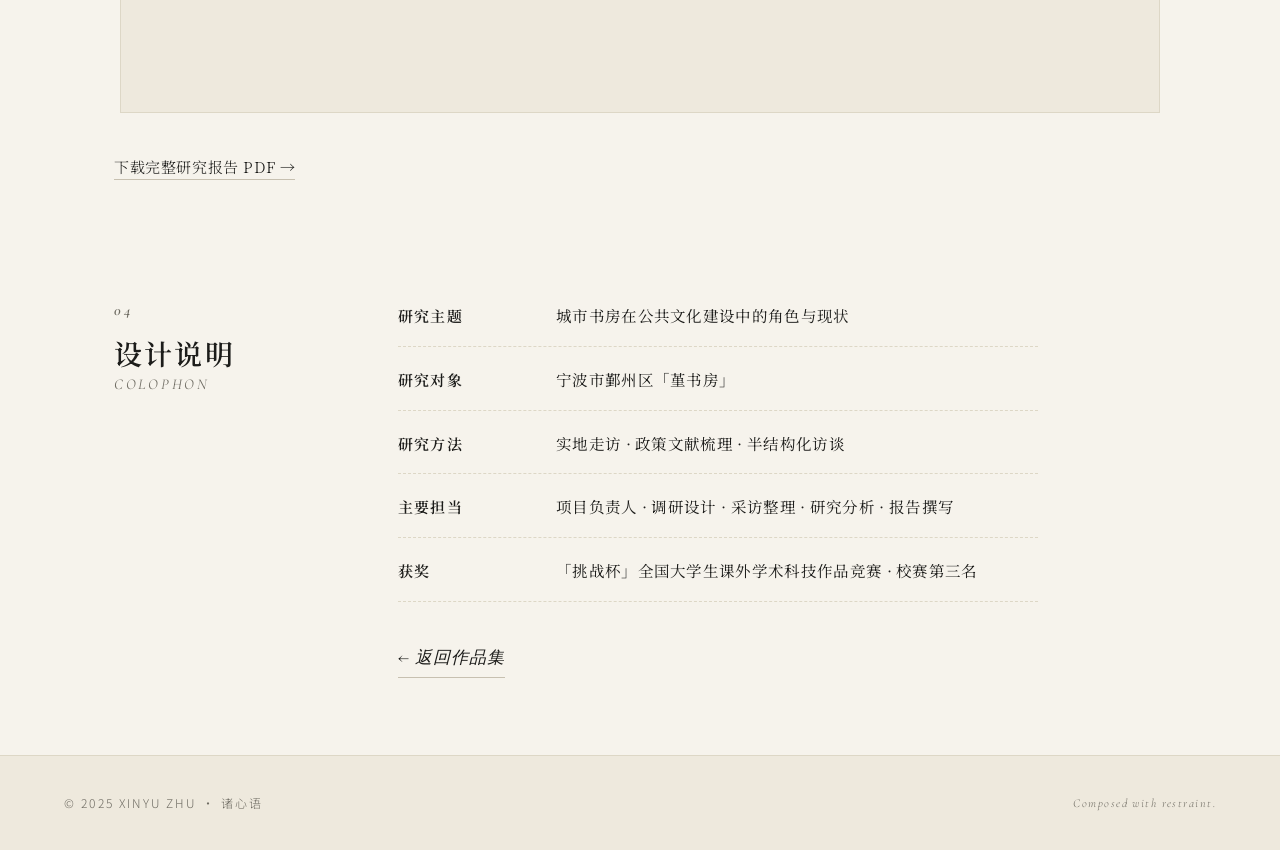
==== commit 2cfd963a: "cv" ====
--- a/work-research.html
+++ b/work-research.html
@@ -4,7 +4,7 @@
     <meta charset="UTF-8">
     <meta name="viewport" content="width=device-width, initial-scale=1.0">
     <title>城市书房调研报告 · 诸心语</title>
-    <meta name="description" content="《城市书房建设现状调查研究报告——以宁波市鄞州区「堇书房」为例》——挑战杯校赛三等奖。研究：诸心语。">
+    <meta name="description" content="《城市书房建设现状调查研究报告——以宁波市鄞州区「堇书房」为例》——挑战杯校赛第三名。研究：诸心语。">
     <link rel="preconnect" href="https://fonts.font.im">
     <link href="https://fonts.font.im/css?family=Cormorant+Garamond:ital,wght@0,300;0,400;0,500;1,300;1,400|Noto+Serif+SC:300,400,500,600|Noto+Sans+SC:300,400,500&display=swap" rel="stylesheet">
     <link rel="stylesheet" href="styles.css">
@@ -34,7 +34,7 @@
                 <li><span>主题</span>城市传播 · 公共文化空间 · 精神文明建设</li>
                 <li><span>担当</span>项目负责人 · 调研设计 · 采访整理 · 报告撰写</li>
                 <li><span>地点</span>浙江 · 宁波 · 鄞州区</li>
-                <li><span>成果</span>「挑战杯」全国大学生课外学术科技作品竞赛 · 校赛三等奖</li>
+                <li><span>成果</span>「挑战杯」全国大学生课外学术科技作品竞赛 · 校赛第三名</li>
             </ul>
         </div>
     </header>
@@ -126,7 +126,7 @@
                         <div><dt>研究对象</dt><dd>宁波市鄞州区「堇书房」</dd></div>
                         <div><dt>研究方法</dt><dd>实地走访 · 政策文献梳理 · 半结构化访谈</dd></div>
                         <div><dt>主要担当</dt><dd>项目负责人 · 调研设计 · 采访整理 · 研究分析 · 报告撰写</dd></div>
-                        <div><dt>获奖</dt><dd>「挑战杯」全国大学生课外学术科技作品竞赛 · 校赛三等奖（第三名）</dd></div>
+                        <div><dt>获奖</dt><dd>「挑战杯」全国大学生课外学术科技作品竞赛 · 校赛第三名</dd></div>
                     </dl>
                     <a class="work-back" href="index.html#portfolio">← 返回作品集</a>
                 </div>
--- a/styles.css
+++ b/styles.css
@@ -812,6 +812,40 @@
     border-bottom-color: var(--ink);
 }
 
+.contact-extra {
+    list-style: none;
+    margin: 28px 0 0;
+    padding: 0;
+    display: flex;
+    flex-direction: column;
+    align-items: center;
+    gap: 8px;
+}
+
+.contact-extra li {
+    font-family: var(--serif-cn);
+    font-size: 15px;
+    letter-spacing: 0.1em;
+    color: var(--ink-soft);
+}
+
+.contact-extra li span {
+    color: var(--ink-mute);
+    margin-right: 14px;
+    letter-spacing: 0.24em;
+}
+
+.contact-extra a {
+    color: var(--ink-soft);
+    border-bottom: 1px solid transparent;
+    transition: color .3s ease, border-color .3s ease;
+}
+
+.contact-extra a:hover {
+    color: var(--accent);
+    border-bottom-color: var(--accent);
+}
+
 .contact-loc {
     margin: 36px 0 0;
     font-size: 12px;
